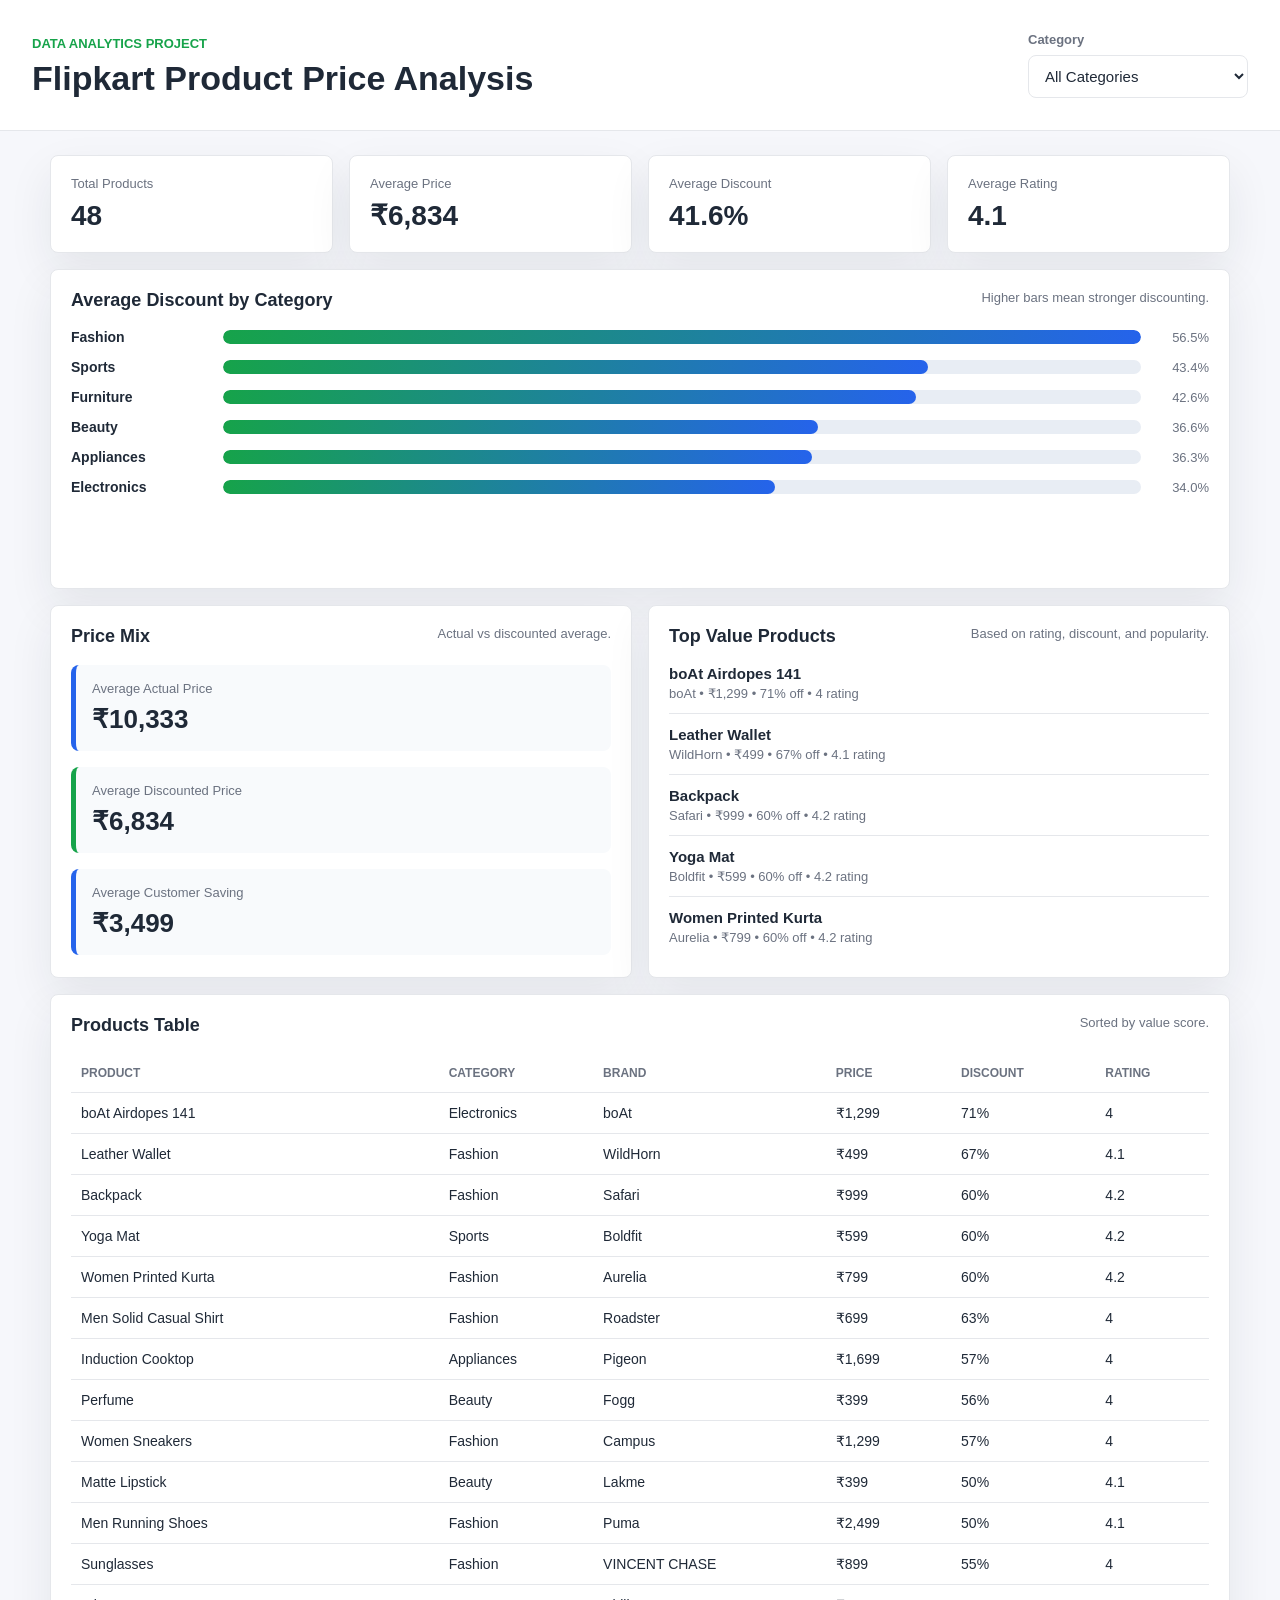
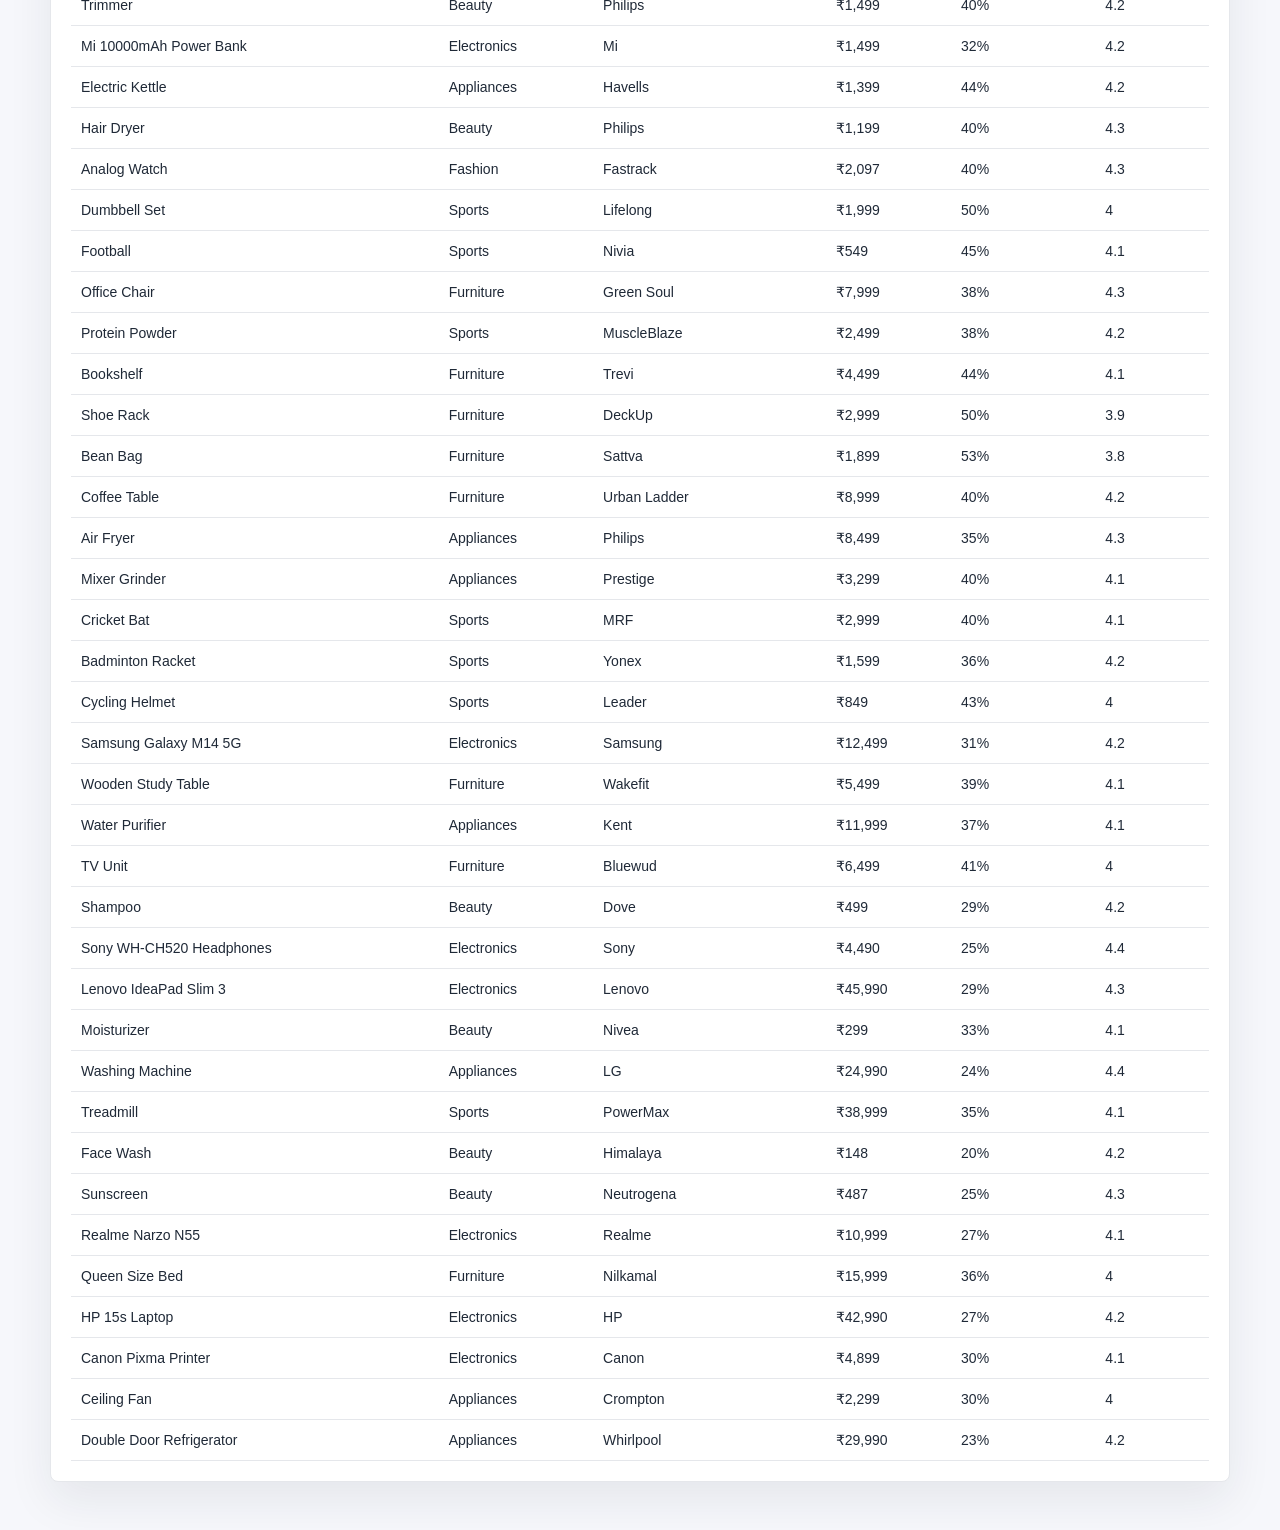
==== dashboard/index.html @ 8312f2c3 "Add Flipkart price analysis project" ====
<!DOCTYPE html>
<html lang="en">
  <head>
    <meta charset="UTF-8" />
    <meta name="viewport" content="width=device-width, initial-scale=1.0" />
    <title>Flipkart Product Price Dashboard</title>
    <link rel="stylesheet" href="styles.css" />
  </head>
  <body>
    <header class="topbar">
      <div>
        <p class="eyebrow">Data Analytics Project</p>
        <h1>Flipkart Product Price Analysis</h1>
      </div>
      <div class="control-group">
        <label for="categoryFilter">Category</label>
        <select id="categoryFilter">
          <option value="All">All Categories</option>
        </select>
      </div>
    </header>

    <main>
      <section class="kpi-grid" aria-label="Dashboard KPIs">
        <article class="kpi">
          <span>Total Products</span>
          <strong id="totalProducts">0</strong>
        </article>
        <article class="kpi">
          <span>Average Price</span>
          <strong id="avgPrice">₹0</strong>
        </article>
        <article class="kpi">
          <span>Average Discount</span>
          <strong id="avgDiscount">0%</strong>
        </article>
        <article class="kpi">
          <span>Average Rating</span>
          <strong id="avgRating">0.0</strong>
        </article>
      </section>

      <section class="dashboard-grid">
        <article class="panel wide">
          <div class="panel-heading">
            <h2>Average Discount by Category</h2>
            <span>Higher bars mean stronger discounting.</span>
          </div>
          <div id="discountChart" class="bar-chart"></div>
        </article>

        <article class="panel">
          <div class="panel-heading">
            <h2>Price Mix</h2>
            <span>Actual vs discounted average.</span>
          </div>
          <div id="priceMix" class="price-mix"></div>
        </article>

        <article class="panel">
          <div class="panel-heading">
            <h2>Top Value Products</h2>
            <span>Based on rating, discount, and popularity.</span>
          </div>
          <div id="valueList" class="value-list"></div>
        </article>

        <article class="panel wide">
          <div class="panel-heading">
            <h2>Products Table</h2>
            <span>Sorted by value score.</span>
          </div>
          <div class="table-wrap">
            <table>
              <thead>
                <tr>
                  <th>Product</th>
                  <th>Category</th>
                  <th>Brand</th>
                  <th>Price</th>
                  <th>Discount</th>
                  <th>Rating</th>
                </tr>
              </thead>
              <tbody id="productRows"></tbody>
            </table>
          </div>
        </article>
      </section>
    </main>

    <script src="app.js"></script>
  </body>
</html>
---- dashboard/styles.css ----
:root {
  --bg: #f6f7fb;
  --surface: #ffffff;
  --text: #1f2937;
  --muted: #6b7280;
  --line: #e5e7eb;
  --green: #16a34a;
  --blue: #2563eb;
  --amber: #d97706;
  --pink: #db2777;
  --shadow: 0 18px 45px rgba(31, 41, 55, 0.08);
}

* {
  box-sizing: border-box;
}

body {
  margin: 0;
  background: var(--bg);
  color: var(--text);
  font-family: Arial, Helvetica, sans-serif;
}

.topbar {
  display: flex;
  align-items: end;
  justify-content: space-between;
  gap: 24px;
  padding: 32px;
  background: #ffffff;
  border-bottom: 1px solid var(--line);
}

.eyebrow {
  margin: 0 0 8px;
  color: var(--green);
  font-size: 13px;
  font-weight: 700;
  text-transform: uppercase;
}

h1,
h2 {
  margin: 0;
}

h1 {
  font-size: 34px;
}

h2 {
  font-size: 18px;
}

main {
  width: min(1180px, calc(100% - 32px));
  margin: 24px auto 48px;
}

.control-group {
  display: grid;
  gap: 8px;
  min-width: 220px;
}

label {
  color: var(--muted);
  font-size: 13px;
  font-weight: 700;
}

select {
  width: 100%;
  border: 1px solid var(--line);
  border-radius: 8px;
  background: #ffffff;
  color: var(--text);
  font-size: 15px;
  padding: 11px 12px;
}

.kpi-grid {
  display: grid;
  grid-template-columns: repeat(4, minmax(0, 1fr));
  gap: 16px;
}

.kpi,
.panel {
  background: var(--surface);
  border: 1px solid var(--line);
  border-radius: 8px;
  box-shadow: var(--shadow);
}

.kpi {
  display: grid;
  gap: 8px;
  padding: 20px;
}

.kpi span,
.panel-heading span {
  color: var(--muted);
  font-size: 13px;
}

.kpi strong {
  font-size: 28px;
}

.dashboard-grid {
  display: grid;
  grid-template-columns: repeat(2, minmax(0, 1fr));
  gap: 16px;
  margin-top: 16px;
}

.panel {
  min-height: 320px;
  padding: 20px;
}

.panel.wide {
  grid-column: 1 / -1;
}

.panel-heading {
  display: flex;
  align-items: start;
  justify-content: space-between;
  gap: 16px;
  margin-bottom: 18px;
}

.bar-chart {
  display: grid;
  gap: 14px;
}

.bar-row {
  display: grid;
  grid-template-columns: 140px 1fr 56px;
  align-items: center;
  gap: 12px;
}

.bar-label {
  color: var(--text);
  font-size: 14px;
  font-weight: 700;
}

.bar-track {
  height: 14px;
  overflow: hidden;
  border-radius: 999px;
  background: #e8edf4;
}

.bar-fill {
  height: 100%;
  border-radius: 999px;
  background: linear-gradient(90deg, var(--green), var(--blue));
}

.bar-value {
  color: var(--muted);
  font-size: 13px;
  text-align: right;
}

.price-mix {
  display: grid;
  gap: 16px;
}

.price-card {
  border-left: 5px solid var(--blue);
  background: #f8fafc;
  border-radius: 8px;
  padding: 16px;
}

.price-card.discount {
  border-left-color: var(--green);
}

.price-card span {
  display: block;
  color: var(--muted);
  font-size: 13px;
  margin-bottom: 8px;
}

.price-card strong {
  font-size: 26px;
}

.value-list {
  display: grid;
  gap: 12px;
}

.value-item {
  display: grid;
  gap: 4px;
  border-bottom: 1px solid var(--line);
  padding-bottom: 12px;
}

.value-item:last-child {
  border-bottom: 0;
}

.value-item strong {
  font-size: 15px;
}

.value-item span {
  color: var(--muted);
  font-size: 13px;
}

.table-wrap {
  overflow-x: auto;
}

table {
  width: 100%;
  border-collapse: collapse;
  font-size: 14px;
}

th,
td {
  border-bottom: 1px solid var(--line);
  padding: 12px 10px;
  text-align: left;
  white-space: nowrap;
}

th {
  color: var(--muted);
  font-size: 12px;
  text-transform: uppercase;
}

@media (max-width: 850px) {
  .topbar {
    align-items: stretch;
    flex-direction: column;
    padding: 24px 16px;
  }

  h1 {
    font-size: 28px;
  }

  .kpi-grid,
  .dashboard-grid {
    grid-template-columns: 1fr;
  }

  .bar-row {
    grid-template-columns: 100px 1fr 48px;
  }
}
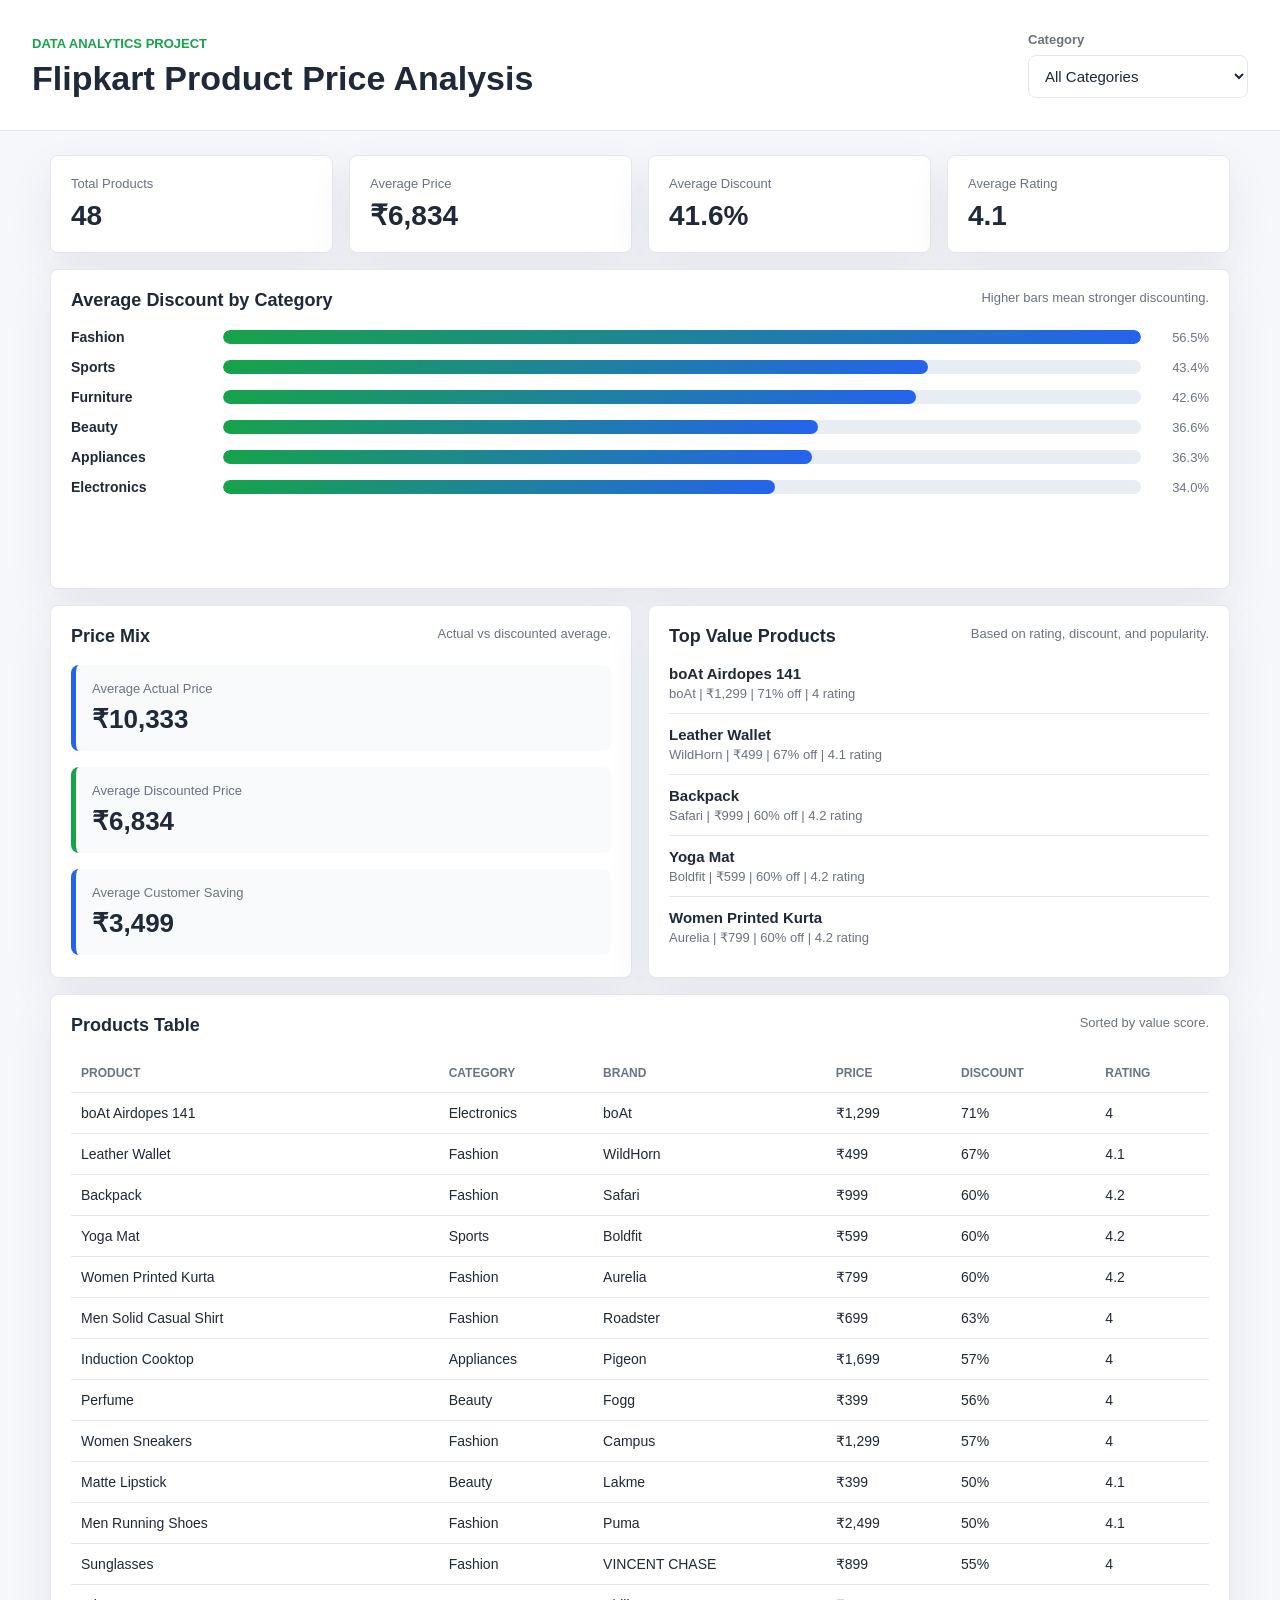
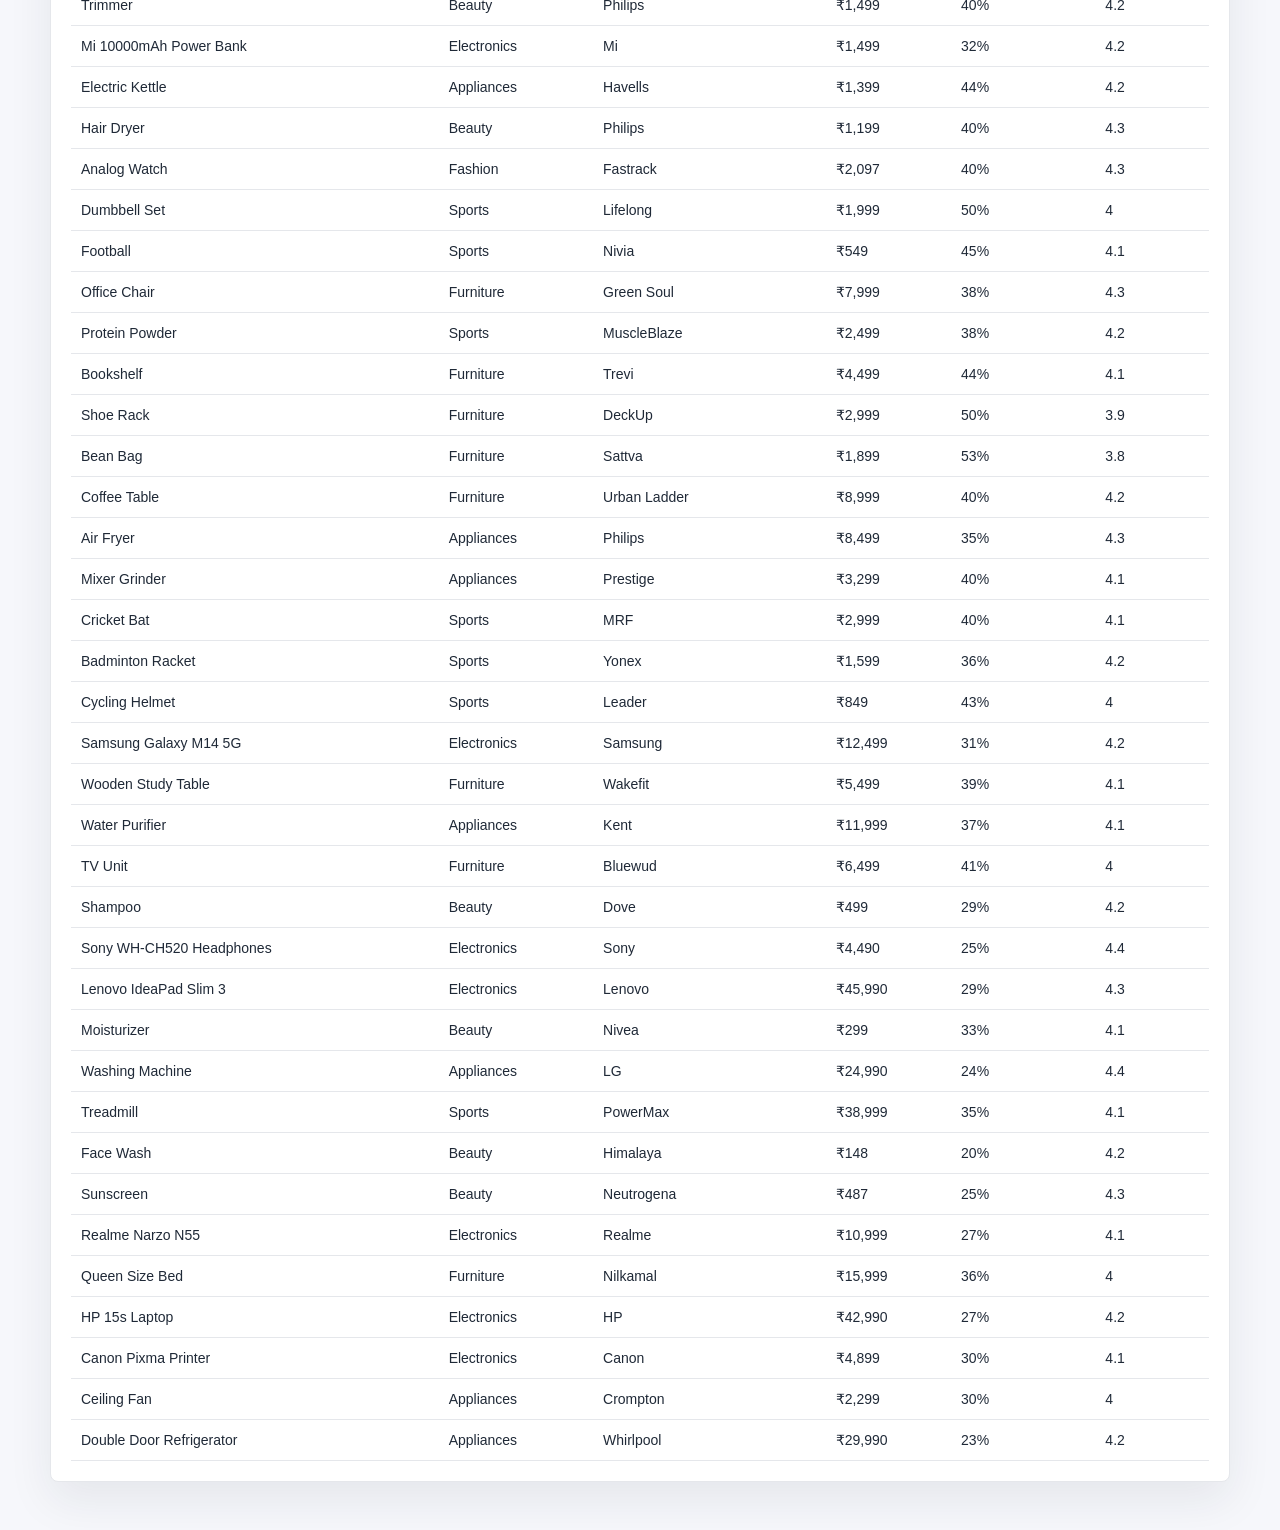
==== commit 217aaaba: "Fix dashboard GitHub Pages entry" ====
--- a/dashboard/index.html
+++ b/dashboard/index.html
@@ -28,7 +28,7 @@
         </article>
         <article class="kpi">
           <span>Average Price</span>
-          <strong id="avgPrice">₹0</strong>
+          <strong id="avgPrice">Rs 0</strong>
         </article>
         <article class="kpi">
           <span>Average Discount</span>
